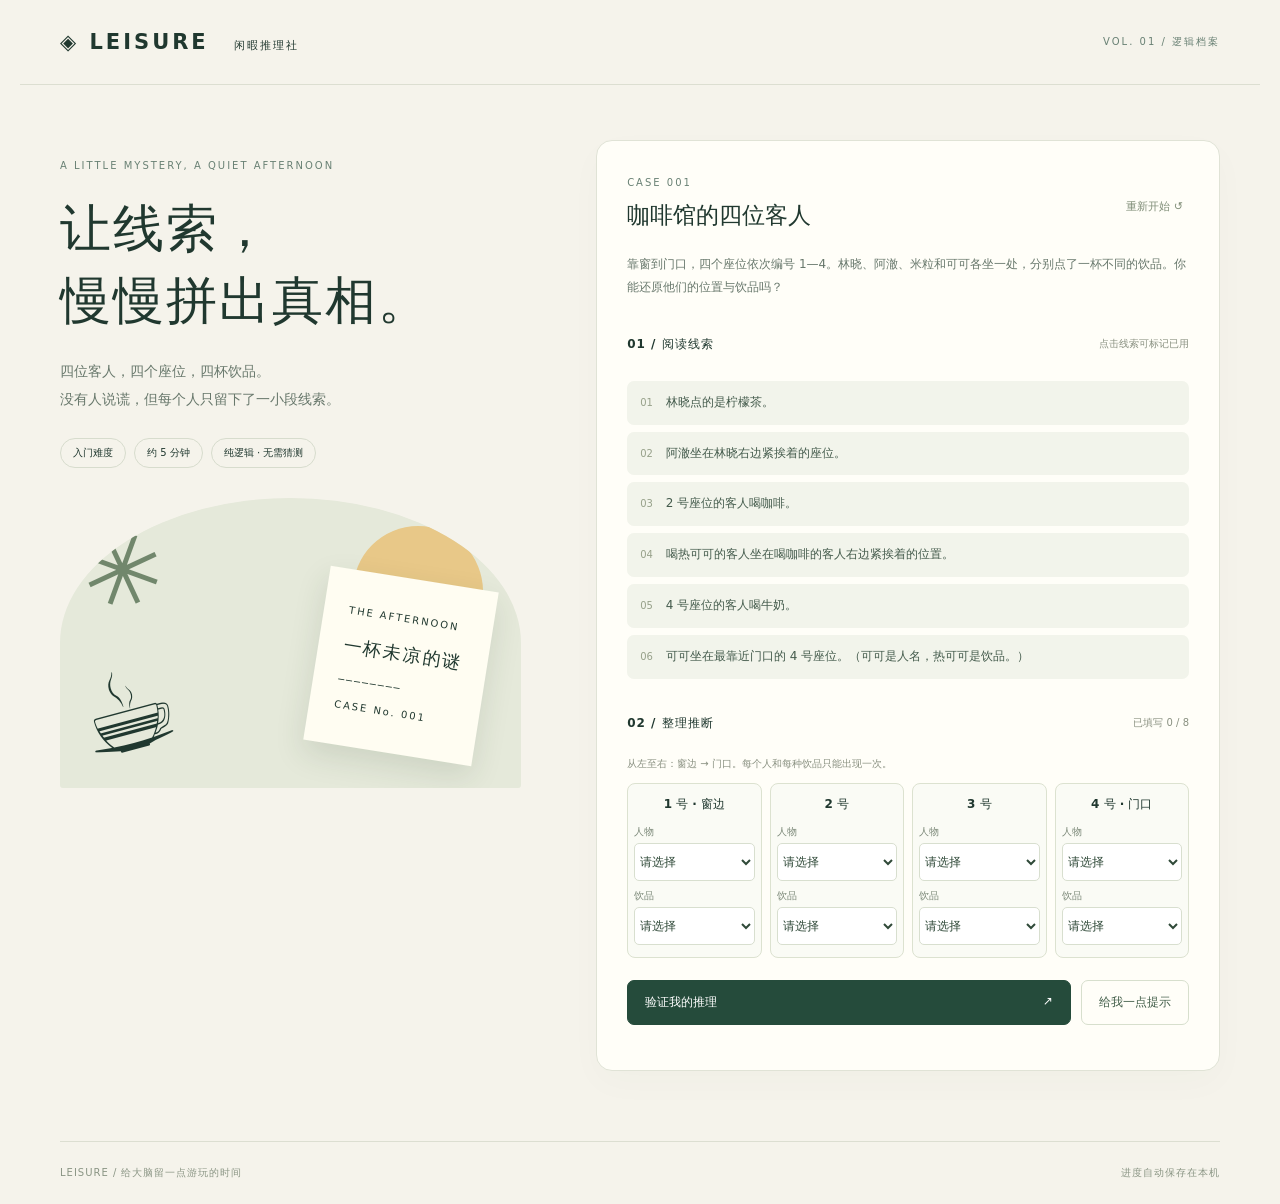
==== index.html @ 27750bad "Add responsive Chinese logic puzzle game" ====
<!doctype html>
<html lang="zh-CN"><head><meta charset="utf-8"><meta name="viewport" content="width=device-width, initial-scale=1"><meta name="theme-color" content="#172e29"><title>Leisure · 午后谜局</title><link rel="stylesheet" href="style.css"></head>
<body><header><a class="brand" href="./">◈ LEISURE <span>闲暇推理社</span></a><span class="edition">VOL. 01 / 逻辑档案</span></header>
<main><section class="intro"><div class="eyebrow">A LITTLE MYSTERY, A QUIET AFTERNOON</div><h1>让线索，<br>慢慢拼出真相。</h1><p>四位客人，四个座位，四杯饮品。<br>没有人说谎，但每个人只留下了一小段线索。</p><div class="tags"><span>入门难度</span><span>约 5 分钟</span><span>纯逻辑 · 无需猜测</span></div><div class="illustration" aria-hidden="true"><div class="sun"></div><div class="cup">☕</div><div class="paper">THE AFTERNOON<br><b>一杯未凉的谜</b><br>────────<br>CASE No. 001</div><div class="leaf">✳</div></div></section>
<section class="game"><div class="case-head"><div><span class="eyebrow">CASE 001</span><h2>咖啡馆的四位客人</h2></div><button id="reset" class="subtle">重新开始 ↺</button></div><p class="story">靠窗到门口，四个座位依次编号 1—4。林晓、阿澈、米粒和可可各坐一处，分别点了一杯不同的饮品。你能还原他们的位置与饮品吗？</p>
<div class="section-label"><h3>01 / 阅读线索</h3><span>点击线索可标记已用</span></div><ol id="clues"></ol>
<div class="section-label"><h3>02 / 整理推断</h3><span id="progress">已填写 0 / 8</span></div><p class="small">从左至右：窗边 → 门口。每个人和每种饮品只能出现一次。</p><div id="board" class="board"></div>
<div class="actions"><button id="check" class="primary">验证我的推理 <span>↗</span></button><button id="hint" class="secondary">给我一点提示</button></div><div id="message" role="status" aria-live="polite"></div><details id="explanation" hidden><summary>查看完整推理过程</summary><p>咖啡在 2 号，可可饮品紧挨在咖啡右边，所以在 3 号。牛奶在 4 号，剩下的柠檬茶只能在 1 号，因此林晓坐 1 号。阿澈紧挨林晓右侧，坐 2 号。可可本人坐 4 号，所以米粒坐 3 号。</p></details></section></main><footer>LEISURE / 给大脑留一点游玩的时间 <span>进度自动保存在本机</span></footer><script src="app.js"></script></body></html>
---- style.css ----
:root{font-family:system-ui,-apple-system,"PingFang SC","Microsoft YaHei",sans-serif;color:#20382f;background:#f5f3eb;font-synthesis:none}*{box-sizing:border-box}body{margin:0}header{max-width:1240px;margin:auto;padding:30px 40px;display:flex;justify-content:space-between;align-items:center;border-bottom:1px solid #dcded1}.brand{text-decoration:none;color:inherit;font-size:21px;font-weight:800;letter-spacing:3px}.brand span{font-size:11px;letter-spacing:2px;font-weight:400;margin-left:15px}.edition,.eyebrow{font-size:10px;letter-spacing:2px;color:#698174}main{max-width:1240px;margin:55px auto 70px;display:grid;grid-template-columns:0.85fr 1.15fr;gap:75px;padding:0 40px}.intro{padding-top:20px}h1{font-family:Georgia,"Songti SC",serif;font-size:clamp(36px,4vw,55px);line-height:1.4;letter-spacing:2px;font-weight:500;margin:22px 0}p{font-size:14px;line-height:1.95;color:#68786c}.tags{display:flex;gap:8px;flex-wrap:wrap;margin-top:25px}.tags span{border:1px solid #d7dccd;border-radius:20px;padding:7px 12px;font-size:10px}.illustration{height:290px;position:relative;margin-top:30px;overflow:hidden;border-radius:50% 50% 3px 3px;background:#e5e9da}.sun{width:130px;height:130px;border-radius:50%;background:#e8c888;position:absolute;right:38px;top:28px}.cup{position:absolute;font-size:110px;left:18px;bottom:12px;transform:rotate(-15deg)}.paper{position:absolute;right:35px;top:80px;padding:28px 25px;background:#fffdf2;box-shadow:0 12px 30px #243c2920;transform:rotate(9deg);font-size:10px;line-height:2.5;letter-spacing:2px}.paper b{font-size:18px}.leaf{position:absolute;left:20px;top:15px;font-size:100px;color:#71876c;transform:rotate(20deg)}.game{background:#fffef8;border:1px solid #e0e3d6;border-radius:16px;padding:30px;box-shadow:0 12px 35px #2c422606}.case-head{display:flex;align-items:center;justify-content:space-between;gap:10px}h2{font-family:Georgia,"Songti SC",serif;font-size:23px;font-weight:500;margin:10px 0}.story{font-size:12px;margin-bottom:24px}.section-label{display:flex;align-items:center;justify-content:space-between;gap:12px;margin-top:24px}h3{font-size:12px;letter-spacing:1px}.section-label span,.small{font-size:10px;color:#899080}ol{padding:0;list-style:none;counter-reset:clue;display:grid;gap:7px}li button{width:100%;text-align:left;display:flex;gap:13px;border:1px solid transparent;background:#f2f4eb;padding:11px 12px;border-radius:7px;font-size:12px;line-height:1.65;color:#445b4c}li button:before{counter-increment:clue;content:counter(clue,decimal-leading-zero);font-size:10px;color:#97a18a;padding-top:2px}li button.used{text-decoration:line-through;opacity:.55;border-color:#aab79b}.board{display:grid;grid-template-columns:repeat(4,minmax(0,1fr));gap:8px}.seat{border:1px solid #dce2d0;border-radius:8px;padding:12px 6px;text-align:center;background:#fafbf5}.seat strong{font-size:12px;display:block;margin-bottom:12px}.seat label{display:block;font-size:10px;color:#7c8979;text-align:left;margin:8px 0 4px}select{width:100%;min-height:38px;background:white;border:1px solid #d8dfcf;border-radius:5px;color:#304a39;font-size:12px;padding:5px 1px}.actions{display:flex;gap:10px;margin-top:22px}button{font-family:inherit;cursor:pointer;transition:background .2s}button:focus-visible,select:focus-visible,summary:focus-visible{outline:3px solid #c39e56;outline-offset:3px}.primary,.secondary{padding:13px 17px;border-radius:7px;font-size:12px}.primary{background:#254b3b;color:#fff;border:1px solid #254b3b;flex:1;display:flex;justify-content:space-between}.primary:hover{background:#38684e}.secondary{background:transparent;border:1px solid #d7dfcd;color:#425e49}.subtle{background:transparent;border:0;color:#7e8c76;font-size:11px;white-space:nowrap}#message{font-size:12px;line-height:1.9;margin-top:15px;color:#86612d}#message.success{color:#2f7144}details{border-top:1px solid #dae0d0;padding-top:14px;font-size:12px}details p{font-size:12px}summary{cursor:pointer}footer{max-width:1160px;margin:0 auto;padding:24px 0;border-top:1px solid #dcded1;font-size:10px;color:#8a9584;display:flex;justify-content:space-between;letter-spacing:1px}@media(max-width:850px){main{gap:30px;padding:0 24px;grid-template-columns:1fr;margin:25px auto 40px;max-width:650px}.intro{padding:0}.intro h1 br{display:none}h1{font-size:33px;margin:15px 0}.intro p br{display:none}.illustration{display:none}header{padding:22px 24px}.edition{display:none}.game{padding:22px}footer{margin:0 24px}.tags{margin-top:15px}.intro .eyebrow{font-size:8px}}@media(max-width:400px){.brand span{display:none}.game{padding:16px}main{padding:0 12px}.board{gap:4px}.seat{padding:10px 4px}.secondary{padding:10px}.section-label span{font-size:9px}footer span{display:none}}
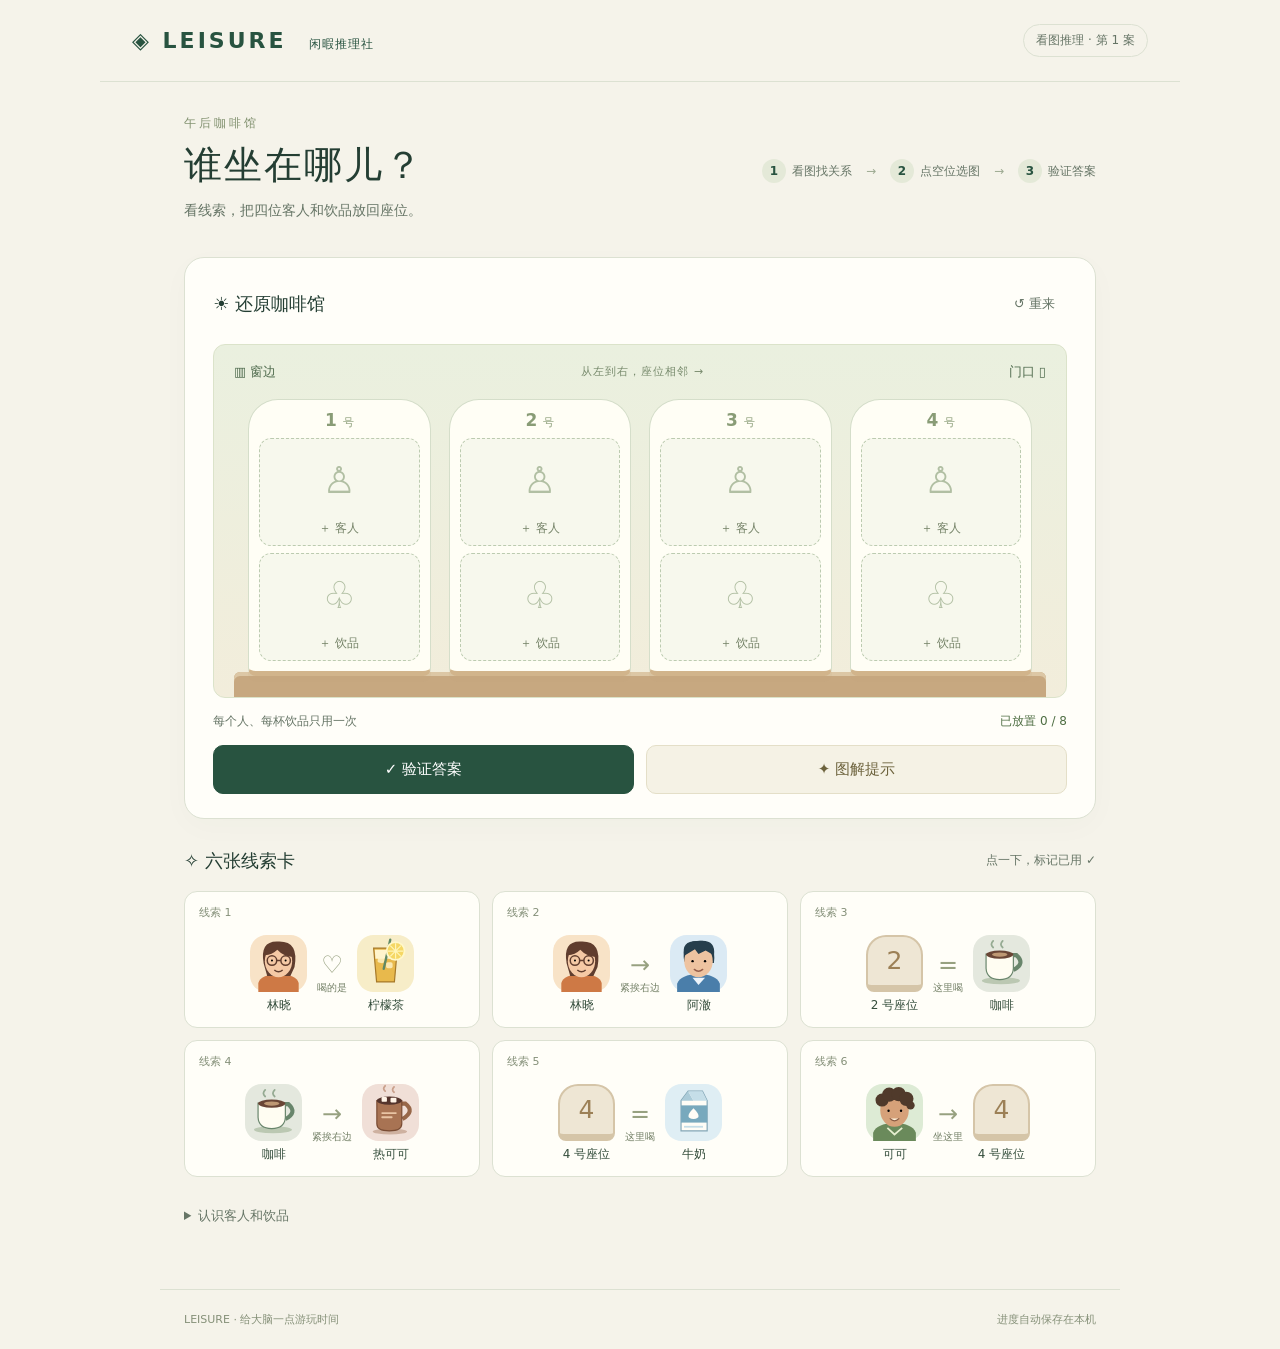
==== commit 0771b0ee: "Make logic puzzle visual with illustrated clues and touch choices" ====
--- a/index.html
+++ b/index.html
@@ -1,8 +1,43 @@
 <!doctype html>
-<html lang="zh-CN"><head><meta charset="utf-8"><meta name="viewport" content="width=device-width, initial-scale=1"><meta name="theme-color" content="#172e29"><title>Leisure · 午后谜局</title><link rel="stylesheet" href="style.css"></head>
-<body><header><a class="brand" href="./">◈ LEISURE <span>闲暇推理社</span></a><span class="edition">VOL. 01 / 逻辑档案</span></header>
-<main><section class="intro"><div class="eyebrow">A LITTLE MYSTERY, A QUIET AFTERNOON</div><h1>让线索，<br>慢慢拼出真相。</h1><p>四位客人，四个座位，四杯饮品。<br>没有人说谎，但每个人只留下了一小段线索。</p><div class="tags"><span>入门难度</span><span>约 5 分钟</span><span>纯逻辑 · 无需猜测</span></div><div class="illustration" aria-hidden="true"><div class="sun"></div><div class="cup">☕</div><div class="paper">THE AFTERNOON<br><b>一杯未凉的谜</b><br>────────<br>CASE No. 001</div><div class="leaf">✳</div></div></section>
-<section class="game"><div class="case-head"><div><span class="eyebrow">CASE 001</span><h2>咖啡馆的四位客人</h2></div><button id="reset" class="subtle">重新开始 ↺</button></div><p class="story">靠窗到门口，四个座位依次编号 1—4。林晓、阿澈、米粒和可可各坐一处，分别点了一杯不同的饮品。你能还原他们的位置与饮品吗？</p>
-<div class="section-label"><h3>01 / 阅读线索</h3><span>点击线索可标记已用</span></div><ol id="clues"></ol>
-<div class="section-label"><h3>02 / 整理推断</h3><span id="progress">已填写 0 / 8</span></div><p class="small">从左至右：窗边 → 门口。每个人和每种饮品只能出现一次。</p><div id="board" class="board"></div>
-<div class="actions"><button id="check" class="primary">验证我的推理 <span>↗</span></button><button id="hint" class="secondary">给我一点提示</button></div><div id="message" role="status" aria-live="polite"></div><details id="explanation" hidden><summary>查看完整推理过程</summary><p>咖啡在 2 号，可可饮品紧挨在咖啡右边，所以在 3 号。牛奶在 4 号，剩下的柠檬茶只能在 1 号，因此林晓坐 1 号。阿澈紧挨林晓右侧，坐 2 号。可可本人坐 4 号，所以米粒坐 3 号。</p></details></section></main><footer>LEISURE / 给大脑留一点游玩的时间 <span>进度自动保存在本机</span></footer><script src="app.js"></script></body></html>
+<html lang="zh-CN">
+<head>
+  <meta charset="utf-8">
+  <meta name="viewport" content="width=device-width, initial-scale=1">
+  <meta name="theme-color" content="#234d3f">
+  <title>Leisure · 看图推理</title>
+  <link rel="stylesheet" href="style.css?v=2">
+</head>
+<body>
+  <header><a class="brand" href="./">◈ LEISURE <span>闲暇推理社</span></a><span class="badge">看图推理 · 第 1 案</span></header>
+  <main>
+    <section class="intro">
+      <div><span class="eyebrow">午后咖啡馆</span><h1>谁坐在哪儿？</h1><p>看线索，把四位客人和饮品放回座位。</p></div>
+      <div class="howto" aria-label="玩法"><span><b>1</b> 看图找关系</span><i>→</i><span><b>2</b> 点空位选图</span><i>→</i><span><b>3</b> 验证答案</span></div>
+    </section>
+    <section class="game" aria-labelledby="scene-title">
+      <div class="section-head"><h2 id="scene-title">☀ 还原咖啡馆</h2><button id="reset" class="text-button">↺ 重来</button></div>
+      <div class="scene">
+        <div class="scene-direction"><span>▥ 窗边</span><span class="direction-line">从左到右，座位相邻 →</span><span>门口 ▯</span></div>
+        <div id="board" class="board"></div>
+        <div class="table-edge" aria-hidden="true"></div>
+      </div>
+      <div class="scene-bottom"><span>每个人、每杯饮品只用一次</span><span id="progress">已放置 0 / 8</span></div>
+      <div class="actions"><button id="check" class="primary">✓ 验证答案</button><button id="hint" class="secondary">✦ 图解提示</button></div>
+      <div id="message" role="status" aria-live="polite"></div>
+      <div id="hint-panel" hidden></div>
+      <details id="explanation" hidden><summary>看看图解过程</summary><div id="solution-steps"></div></details>
+    </section>
+    <section class="clue-section" aria-labelledby="clue-title">
+      <div class="section-head"><h2 id="clue-title">✧ 六张线索卡</h2><span>点一下，标记已用 ✓</span></div>
+      <ol id="clues"></ol>
+      <details class="cast"><summary>认识客人和饮品</summary><div id="legend"></div><p>「可可」是客人；「热可可」是棕色杯装饮品。</p></details>
+    </section>
+  </main>
+  <footer>LEISURE · 给大脑一点游玩时间 <span id="save-status">进度自动保存在本机</span></footer>
+  <dialog id="picker" aria-labelledby="picker-title">
+    <div class="picker-head"><h2 id="picker-title">选择客人</h2><button id="close-picker" class="icon-button" aria-label="关闭选择">×</button></div>
+    <p id="picker-note"></p><div id="picker-options"></div><button id="clear-choice" class="clear-button">移走当前选择</button>
+  </dialog>
+  <script src="visuals.js?v=2"></script><script src="app.js?v=2"></script>
+</body>
+</html>
--- a/style.css
+++ b/style.css
@@ -1 +1,5 @@
-:root{font-family:system-ui,-apple-system,"PingFang SC","Microsoft YaHei",sans-serif;color:#20382f;background:#f5f3eb;font-synthesis:none}*{box-sizing:border-box}body{margin:0}header{max-width:1240px;margin:auto;padding:30px 40px;display:flex;justify-content:space-between;align-items:center;border-bottom:1px solid #dcded1}.brand{text-decoration:none;color:inherit;font-size:21px;font-weight:800;letter-spacing:3px}.brand span{font-size:11px;letter-spacing:2px;font-weight:400;margin-left:15px}.edition,.eyebrow{font-size:10px;letter-spacing:2px;color:#698174}main{max-width:1240px;margin:55px auto 70px;display:grid;grid-template-columns:0.85fr 1.15fr;gap:75px;padding:0 40px}.intro{padding-top:20px}h1{font-family:Georgia,"Songti SC",serif;font-size:clamp(36px,4vw,55px);line-height:1.4;letter-spacing:2px;font-weight:500;margin:22px 0}p{font-size:14px;line-height:1.95;color:#68786c}.tags{display:flex;gap:8px;flex-wrap:wrap;margin-top:25px}.tags span{border:1px solid #d7dccd;border-radius:20px;padding:7px 12px;font-size:10px}.illustration{height:290px;position:relative;margin-top:30px;overflow:hidden;border-radius:50% 50% 3px 3px;background:#e5e9da}.sun{width:130px;height:130px;border-radius:50%;background:#e8c888;position:absolute;right:38px;top:28px}.cup{position:absolute;font-size:110px;left:18px;bottom:12px;transform:rotate(-15deg)}.paper{position:absolute;right:35px;top:80px;padding:28px 25px;background:#fffdf2;box-shadow:0 12px 30px #243c2920;transform:rotate(9deg);font-size:10px;line-height:2.5;letter-spacing:2px}.paper b{font-size:18px}.leaf{position:absolute;left:20px;top:15px;font-size:100px;color:#71876c;transform:rotate(20deg)}.game{background:#fffef8;border:1px solid #e0e3d6;border-radius:16px;padding:30px;box-shadow:0 12px 35px #2c422606}.case-head{display:flex;align-items:center;justify-content:space-between;gap:10px}h2{font-family:Georgia,"Songti SC",serif;font-size:23px;font-weight:500;margin:10px 0}.story{font-size:12px;margin-bottom:24px}.section-label{display:flex;align-items:center;justify-content:space-between;gap:12px;margin-top:24px}h3{font-size:12px;letter-spacing:1px}.section-label span,.small{font-size:10px;color:#899080}ol{padding:0;list-style:none;counter-reset:clue;display:grid;gap:7px}li button{width:100%;text-align:left;display:flex;gap:13px;border:1px solid transparent;background:#f2f4eb;padding:11px 12px;border-radius:7px;font-size:12px;line-height:1.65;color:#445b4c}li button:before{counter-increment:clue;content:counter(clue,decimal-leading-zero);font-size:10px;color:#97a18a;padding-top:2px}li button.used{text-decoration:line-through;opacity:.55;border-color:#aab79b}.board{display:grid;grid-template-columns:repeat(4,minmax(0,1fr));gap:8px}.seat{border:1px solid #dce2d0;border-radius:8px;padding:12px 6px;text-align:center;background:#fafbf5}.seat strong{font-size:12px;display:block;margin-bottom:12px}.seat label{display:block;font-size:10px;color:#7c8979;text-align:left;margin:8px 0 4px}select{width:100%;min-height:38px;background:white;border:1px solid #d8dfcf;border-radius:5px;color:#304a39;font-size:12px;padding:5px 1px}.actions{display:flex;gap:10px;margin-top:22px}button{font-family:inherit;cursor:pointer;transition:background .2s}button:focus-visible,select:focus-visible,summary:focus-visible{outline:3px solid #c39e56;outline-offset:3px}.primary,.secondary{padding:13px 17px;border-radius:7px;font-size:12px}.primary{background:#254b3b;color:#fff;border:1px solid #254b3b;flex:1;display:flex;justify-content:space-between}.primary:hover{background:#38684e}.secondary{background:transparent;border:1px solid #d7dfcd;color:#425e49}.subtle{background:transparent;border:0;color:#7e8c76;font-size:11px;white-space:nowrap}#message{font-size:12px;line-height:1.9;margin-top:15px;color:#86612d}#message.success{color:#2f7144}details{border-top:1px solid #dae0d0;padding-top:14px;font-size:12px}details p{font-size:12px}summary{cursor:pointer}footer{max-width:1160px;margin:0 auto;padding:24px 0;border-top:1px solid #dcded1;font-size:10px;color:#8a9584;display:flex;justify-content:space-between;letter-spacing:1px}@media(max-width:850px){main{gap:30px;padding:0 24px;grid-template-columns:1fr;margin:25px auto 40px;max-width:650px}.intro{padding:0}.intro h1 br{display:none}h1{font-size:33px;margin:15px 0}.intro p br{display:none}.illustration{display:none}header{padding:22px 24px}.edition{display:none}.game{padding:22px}footer{margin:0 24px}.tags{margin-top:15px}.intro .eyebrow{font-size:8px}}@media(max-width:400px){.brand span{display:none}.game{padding:16px}main{padding:0 12px}.board{gap:4px}.seat{padding:10px 4px}.secondary{padding:10px}.section-label span{font-size:9px}footer span{display:none}}
+:root{font-family:system-ui,-apple-system,"PingFang SC","Microsoft YaHei",sans-serif;color:#243e33;background:#f5f3ea;font-synthesis:none;--green:#285340;--muted:#667566;--line:#dce1d2}
+*{box-sizing:border-box}body{margin:0}button,a,summary{-webkit-tap-highlight-color:transparent}button{font:inherit;cursor:pointer}button:focus-visible,a:focus-visible,summary:focus-visible{outline:3px solid #ba782c;outline-offset:4px}button:disabled{cursor:default;opacity:.5}[hidden]{display:none!important}header{max-width:1080px;margin:auto;padding:24px 32px;display:flex;align-items:center;justify-content:space-between;border-bottom:1px solid var(--line)}.brand{text-decoration:none;color:var(--green);font-size:22px;letter-spacing:3px;font-weight:800}.brand span{font-size:12px;letter-spacing:1px;margin-left:12px;font-weight:400}.badge{font-size:12px;color:var(--muted);border:1px solid var(--line);border-radius:20px;padding:7px 12px}main{max-width:960px;margin:30px auto 48px;padding:0 24px}.intro{display:flex;align-items:center;justify-content:space-between;gap:24px;margin-bottom:26px}.eyebrow{color:#81916f;font-size:12px;letter-spacing:3px}h1{font-family:Georgia,"Songti SC",serif;font-weight:600;font-size:38px;letter-spacing:2px;margin:8px 0}p{color:var(--muted);line-height:1.7;font-size:14px;margin:8px 0}.howto{display:flex;gap:14px;align-items:center;color:var(--muted);font-size:12px}.howto span{display:flex;align-items:center;gap:6px;white-space:nowrap}.howto b{display:grid;place-items:center;background:#e4e9d8;color:var(--green);border-radius:50%;width:24px;height:24px}.howto i{font-style:normal;color:#9eab93}.game{background:#fffef9;padding:24px 28px;border:1px solid var(--line);border-radius:20px;box-shadow:0 8px 30px #23412b06}.section-head{display:flex;justify-content:space-between;align-items:center;gap:12px;margin-bottom:18px}.section-head h2{font-size:18px;margin:0;font-weight:650}.section-head>span{font-size:12px;color:var(--muted)}.text-button{border:0;background:none;color:var(--muted);min-height:44px;padding:8px 12px;font-size:13px}.scene{padding:18px 20px 0;border-radius:12px;background:linear-gradient(#eaf0df,#f2eddb);border:1px solid #dbe3ca;overflow:hidden}.scene-direction{display:flex;align-items:center;justify-content:space-between;font-size:13px;color:#536e51;margin-bottom:18px}.direction-line{font-size:11px;letter-spacing:1px;color:#788b6d}.board{display:grid;grid-template-columns:repeat(4,minmax(0,1fr));gap:18px;padding:0 14px;position:relative;z-index:1}.seat{background:#fffef5;border:1px solid #d5deca;border-bottom:5px solid #d1b48b;padding:10px;border-radius:30px 30px 8px 8px;box-shadow:0 6px 0 #b69d7b1a}.seat h3{font-size:17px;margin:0 0 8px;text-align:center;color:#899c76}.seat h3 span{font-size:11px;font-weight:400}.slot{width:100%;display:flex;flex-direction:column;align-items:center;gap:5px;border:1px dashed #bccbb0;border-radius:12px;background:#f7f8ed;color:#748267;padding:8px 4px;margin-top:7px;min-height:100px;font-size:12px}.slot:hover{background:#edf1df;border-color:#72915c}.slot.filled{background:#fffef9;border:1px solid #e6e8dc;color:#304b38}.art{display:block;width:64px;height:64px;flex-shrink:0}.slot .art{width:68px;height:68px}.empty-art{height:68px;width:68px;display:grid;place-items:center;font-size:37px;color:#b1bfa3}.table-edge{height:25px;background:#c7a880;border-radius:6px 6px 0 0;margin-top:-4px;box-shadow:inset 0 4px #dcc7a5}.scene-bottom{display:flex;justify-content:space-between;gap:8px;margin:15px 0;color:var(--muted);font-size:12px}#progress{white-space:nowrap;color:#4e6e43}.actions{display:flex;gap:12px}.primary,.secondary{border-radius:10px;padding:14px 20px;min-height:48px;font-size:15px}.primary{background:var(--green);border:1px solid var(--green);color:white;flex:1}.primary:hover{background:#376c51}.secondary{background:#f5f2e5;color:#6d633d;border:1px solid #e4dfc8;flex:1}#message{font-size:14px;color:#a45d27;line-height:1.8;margin-top:14px}#message:empty{display:none}#message.success{background:#eaf2dc;color:#3d6b31;padding:12px;border-radius:8px}.clue-section{margin-top:30px}#clues{list-style:none;padding:0;margin:0;display:grid;grid-template-columns:repeat(3,minmax(0,1fr));gap:12px}.clue-card{border:1px solid #dce1d2;width:100%;height:100%;padding:13px 14px;background:#fffef8;border-radius:13px;color:#344d3b;text-align:left;transition:background .15s,border-color .15s}.clue-card:hover{border-color:#8ca77c}.clue-top{display:flex;justify-content:space-between;color:#859079;font-size:11px;margin-bottom:12px}.used-mark{opacity:0;border-radius:50%;color:white;background:#648b51;width:18px;height:18px;display:grid;place-items:center}.clue-card.used{background:#eaf0df;border-color:#9ab08c}.clue-card.used .used-mark{opacity:1}.clue-card.conflict{border:2px solid #cb782e;background:#fff1df;padding:12px 13px}.clue-card.conflict .clue-top{color:#a45d27}.relation{display:flex;align-items:center;justify-content:center;gap:10px}.token{display:inline-flex;flex-direction:column;align-items:center;gap:5px;font-size:12px;white-space:nowrap}.token .art{width:57px;height:57px}.connector{display:flex;flex-direction:column;align-items:center;color:#97a180;gap:4px}.connector b{font-size:24px;line-height:1;font-weight:500}.connector small{font-size:10px;white-space:nowrap;color:#727f65}.mini-seat{height:57px;width:57px;display:grid;place-items:center;border-radius:20px 20px 8px 8px;background:#eee6d4;border:2px solid #d5c5a8;border-bottom-width:7px;font-size:25px;color:#9c8056}.cast{margin-top:20px;font-size:13px;color:var(--muted)}summary{cursor:pointer;padding:10px 0;min-height:44px}#legend>div{display:grid;grid-template-columns:repeat(4,1fr);gap:10px;margin-top:14px}#legend .art{width:66px;height:66px}.cast p{font-size:12px;margin-top:14px}#hint-panel{margin-top:15px;background:#f6f1df;border-radius:12px;padding:16px}.hint-title{font-size:12px;color:#94763f;margin-bottom:14px}.hint-art{display:flex;justify-content:space-evenly;gap:10px;flex-wrap:wrap}.hint-art .relation{gap:8px}.hint-art .art,.hint-art .mini-seat{width:48px;height:48px}.hint-art .token{font-size:11px}.hint-art .connector small{font-size:10px}#hint-panel p,.solution-step p{font-size:12px;text-align:center;margin:14px 0 0}#explanation{margin-top:14px;color:var(--green);font-size:13px}.solution-step{background:#f2f5e8;border-radius:10px;padding:16px;margin-bottom:10px}.solution-step>b{display:block;color:#91a27a;font-size:12px;margin-bottom:10px}footer{max-width:960px;padding:22px 24px;border-top:1px solid var(--line);margin:auto;display:flex;justify-content:space-between;gap:10px;color:#859078;font-size:11px}dialog{border:1px solid var(--line);border-radius:22px;padding:24px;width:420px;max-width:calc(100% - 24px);max-height:90dvh;overflow:auto;color:#244132;background:#fffef8;box-shadow:0 20px 100px #18382833}dialog::backdrop{background:#152d26a6}.picker-head{display:flex;align-items:center;justify-content:space-between;gap:10px}.picker-head h2{font-size:19px;margin:0}.icon-button{width:44px;height:44px;border:0;background:#edf0e5;border-radius:50%;font-size:26px;color:#698060}#picker-note{font-size:12px;margin:8px 0 18px}#picker-options{display:grid;grid-template-columns:repeat(2,1fr);gap:12px}.choice{border:1px solid #dce2d0;border-radius:14px;background:#f8f9f0;padding:16px 8px;color:#36543d}.choice .token{font-size:15px;gap:8px}.choice .art{width:76px;height:76px}.choice small{display:block;font-size:11px;color:#7e8b74;margin-top:8px}.choice[aria-pressed=true]{background:#e6efda;border:2px solid #66874e;padding:15px 7px}.choice:hover{background:#eaf0df}.clear-button{width:100%;min-height:44px;border:0;background:none;color:#9a6444;margin-top:14px;font-size:13px}
+@media(max-width:700px){header{padding:18px 20px}.brand{font-size:19px}.brand span{font-size:10px;margin-left:7px}.badge{font-size:10px;padding:6px 8px}main{padding:0 16px;margin:24px auto 36px}.intro{display:block;margin-bottom:22px}h1{font-size:32px}.intro p{font-size:13px}.howto{margin-top:18px;gap:9px;font-size:11px}.howto b{width:21px;height:21px}.game{padding:16px;border-radius:16px}.scene{padding:14px 8px 0}.board{gap:7px;padding:0 3px}.seat{padding:6px 4px;border-radius:20px 20px 7px 7px}.seat h3{font-size:15px;margin-bottom:5px}.slot{padding:6px 2px;gap:4px;min-height:80px;border-radius:9px;font-size:11px}.slot .art,.empty-art{width:48px;height:48px}.empty-art{font-size:30px}.scene-direction{font-size:11px;margin-bottom:14px}.direction-line{font-size:9px;letter-spacing:0}.scene-bottom{font-size:10px}.primary,.secondary{padding:12px 8px;font-size:14px}.section-head h2{font-size:16px}.section-head>span{font-size:11px}#clues{grid-template-columns:repeat(2,minmax(0,1fr));gap:9px}.clue-card{padding:10px 8px}.clue-card.conflict{padding:9px 7px}.clue-top{font-size:10px;margin-bottom:8px}.relation{gap:6px}.token{font-size:11px}.token .art,.mini-seat{width:47px;height:47px}.mini-seat{font-size:22px;border-radius:16px 16px 6px 6px}.connector b{font-size:20px}.connector small{font-size:9px}.clue-section{margin-top:24px}.hint-art .relation{gap:5px}.hint-art .art,.hint-art .mini-seat{width:40px;height:40px}.hint-art .token{font-size:10px}footer{padding:20px 16px;font-size:10px}dialog{padding:20px;border-radius:20px}#legend .art{width:54px;height:54px}}
+@media(max-width:360px){.brand span{display:none}main{padding:0 10px}.game{padding:12px}.relation{gap:4px}.token .art,.mini-seat{width:41px;height:41px}.connector small{font-size:8px}.howto{gap:6px;font-size:10px}footer span{max-width:110px;text-align:right}}
+@media(prefers-reduced-motion:reduce){*{transition:none!important}}
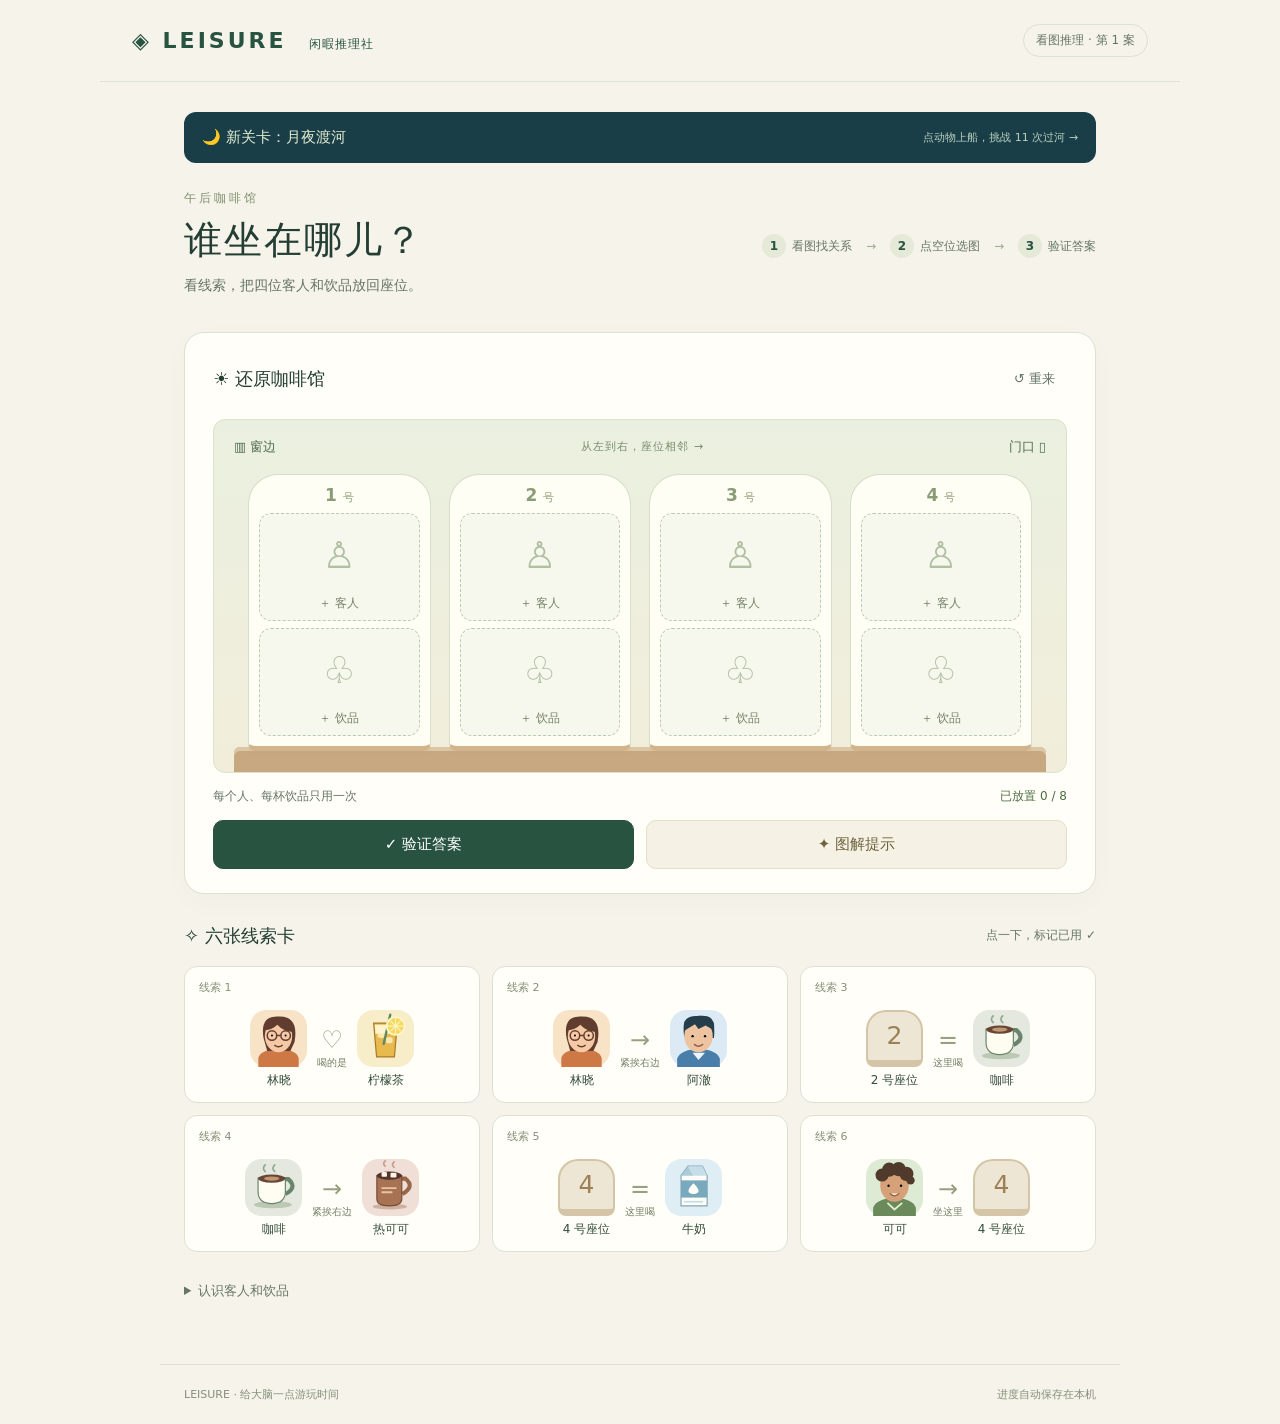
==== commit 02864933: "Add illustrated moonlit river crossing puzzle" ====
--- a/index.html
+++ b/index.html
@@ -10,6 +10,7 @@
 <body>
   <header><a class="brand" href="./">◈ LEISURE <span>闲暇推理社</span></a><span class="badge">看图推理 · 第 1 案</span></header>
   <main>
+    <a href="night.html?v=1" class="new-level">🌙 新关卡：月夜渡河 <span>点动物上船，挑战 11 次过河 →</span></a>
     <section class="intro">
       <div><span class="eyebrow">午后咖啡馆</span><h1>谁坐在哪儿？</h1><p>看线索，把四位客人和饮品放回座位。</p></div>
       <div class="howto" aria-label="玩法"><span><b>1</b> 看图找关系</span><i>→</i><span><b>2</b> 点空位选图</span><i>→</i><span><b>3</b> 验证答案</span></div>
--- a/style.css
+++ b/style.css
@@ -3,3 +3,5 @@
 @media(max-width:700px){header{padding:18px 20px}.brand{font-size:19px}.brand span{font-size:10px;margin-left:7px}.badge{font-size:10px;padding:6px 8px}main{padding:0 16px;margin:24px auto 36px}.intro{display:block;margin-bottom:22px}h1{font-size:32px}.intro p{font-size:13px}.howto{margin-top:18px;gap:9px;font-size:11px}.howto b{width:21px;height:21px}.game{padding:16px;border-radius:16px}.scene{padding:14px 8px 0}.board{gap:7px;padding:0 3px}.seat{padding:6px 4px;border-radius:20px 20px 7px 7px}.seat h3{font-size:15px;margin-bottom:5px}.slot{padding:6px 2px;gap:4px;min-height:80px;border-radius:9px;font-size:11px}.slot .art,.empty-art{width:48px;height:48px}.empty-art{font-size:30px}.scene-direction{font-size:11px;margin-bottom:14px}.direction-line{font-size:9px;letter-spacing:0}.scene-bottom{font-size:10px}.primary,.secondary{padding:12px 8px;font-size:14px}.section-head h2{font-size:16px}.section-head>span{font-size:11px}#clues{grid-template-columns:repeat(2,minmax(0,1fr));gap:9px}.clue-card{padding:10px 8px}.clue-card.conflict{padding:9px 7px}.clue-top{font-size:10px;margin-bottom:8px}.relation{gap:6px}.token{font-size:11px}.token .art,.mini-seat{width:47px;height:47px}.mini-seat{font-size:22px;border-radius:16px 16px 6px 6px}.connector b{font-size:20px}.connector small{font-size:9px}.clue-section{margin-top:24px}.hint-art .relation{gap:5px}.hint-art .art,.hint-art .mini-seat{width:40px;height:40px}.hint-art .token{font-size:10px}footer{padding:20px 16px;font-size:10px}dialog{padding:20px;border-radius:20px}#legend .art{width:54px;height:54px}}
 @media(max-width:360px){.brand span{display:none}main{padding:0 10px}.game{padding:12px}.relation{gap:4px}.token .art,.mini-seat{width:41px;height:41px}.connector small{font-size:8px}.howto{gap:6px;font-size:10px}footer span{max-width:110px;text-align:right}}
 @media(prefers-reduced-motion:reduce){*{transition:none!important}}
+
+.new-level{display:flex;align-items:center;justify-content:space-between;gap:10px;padding:16px 18px;margin-bottom:24px;background:#193e48;color:#e3edcf;border-radius:12px;text-decoration:none;font-size:15px}.new-level span{font-size:11px;color:#bad0bd}@media(max-width:600px){.new-level{flex-direction:column;align-items:flex-start;font-size:14px;gap:6px}}
